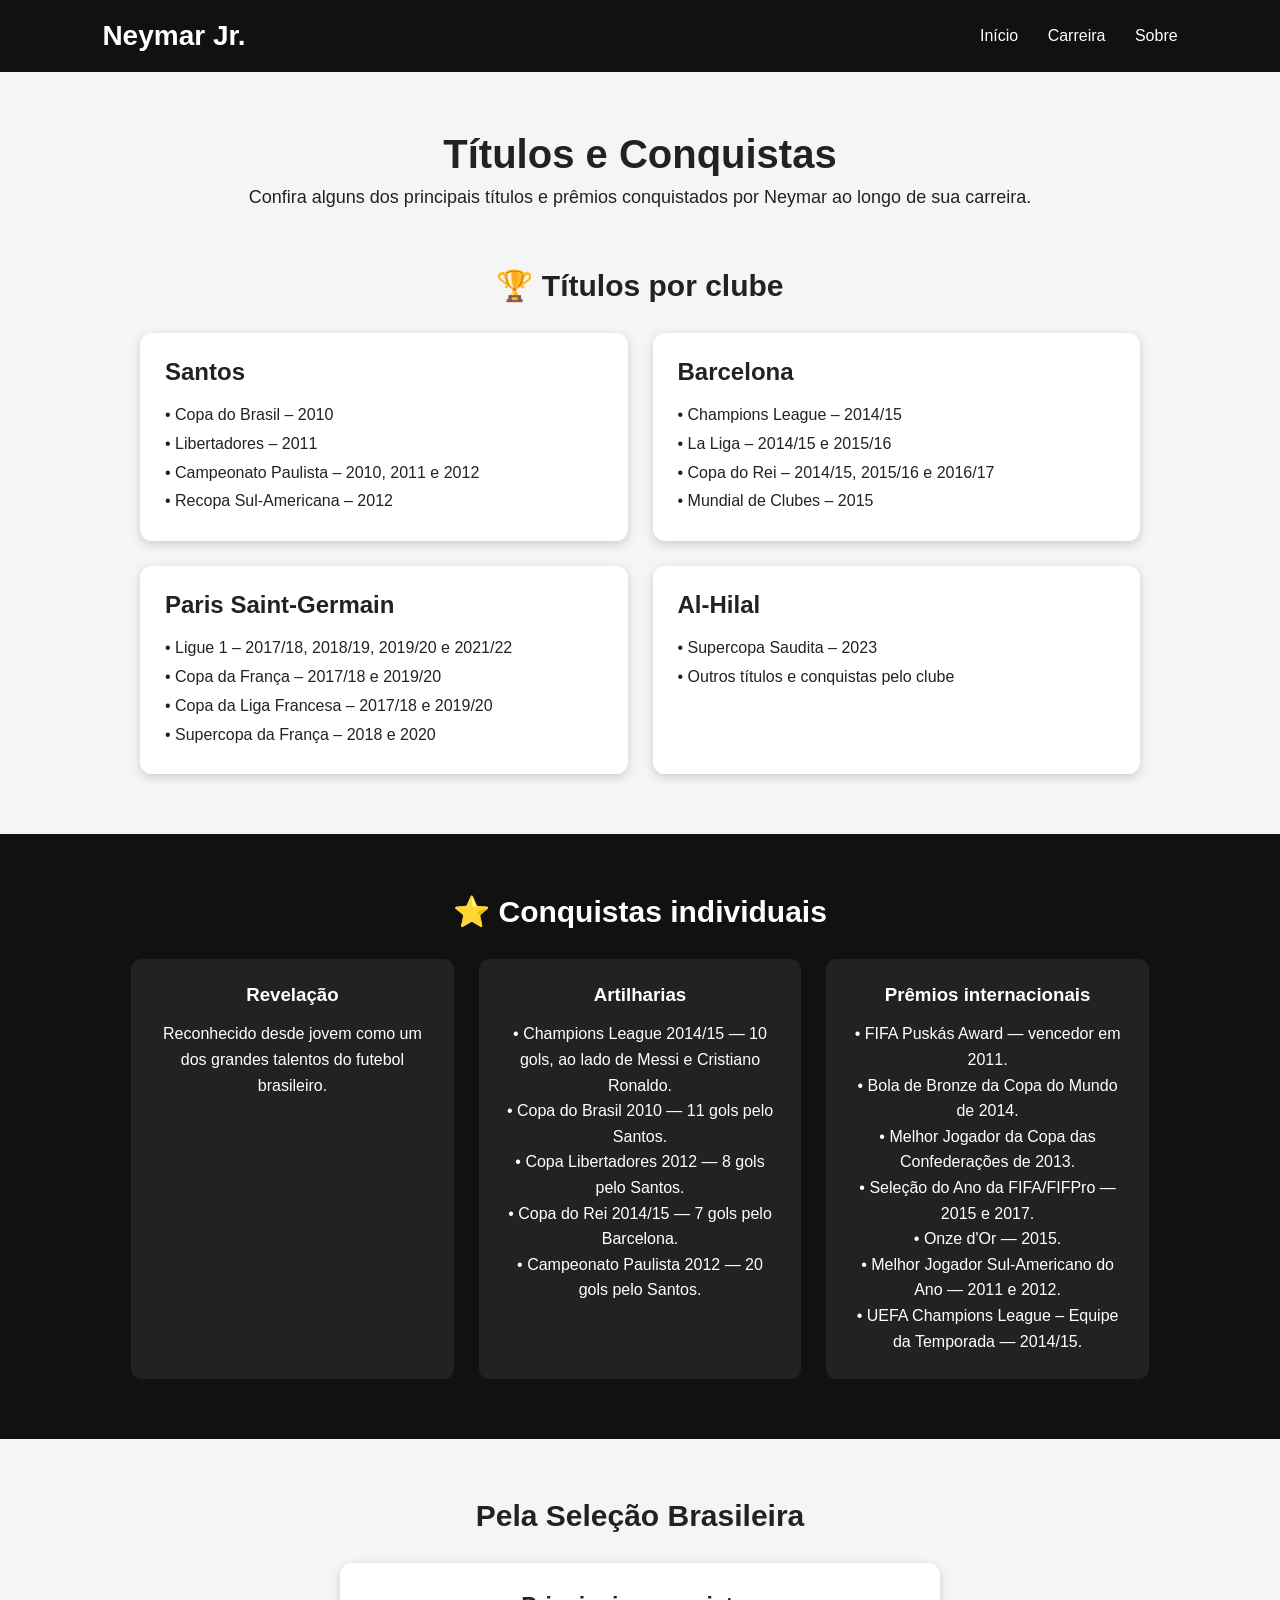
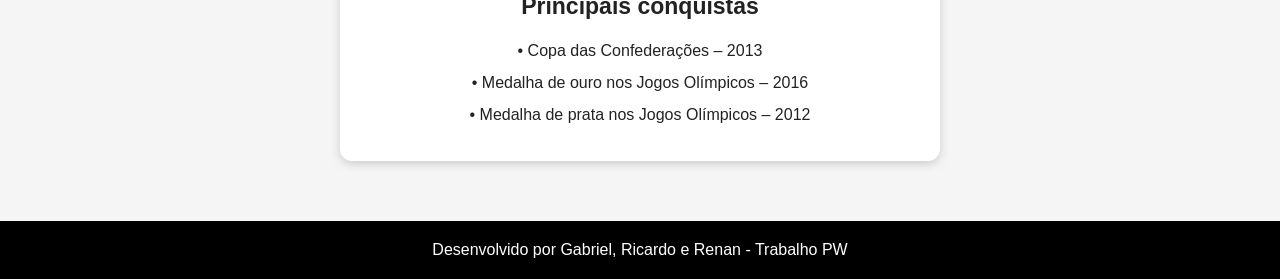
==== sobre.html @ 00090caa "Add files via upload" ====
<!DOCTYPE html>
<html lang="pt-br">

<head>
    <meta charset="UTF-8">
    <meta name="viewport" content="width=device-width, initial-scale=1.0">
    <title>Títulos e Conquistas - Neymar Jr.</title>
    <link rel="stylesheet" href="style.css">
</head>

<body>

    <header>
        <h1>Neymar Jr.</h1>

        <nav>
            <a href="index.html">Início</a>
            <a href="carreira.html">Carreira</a>
            <a href="sobre.html">Sobre</a>
        </nav>
    </header>

    <main>

        <section class="titulo-pagina">
            <h2>Títulos e Conquistas</h2>
            <p>
                Confira alguns dos principais títulos e prêmios
                conquistados por Neymar ao longo de sua carreira.
            </p>
        </section>


        <section class="conquistas">

            <h2>🏆 Títulos por clube</h2>

            <div class="conquistas-grid">

                <div class="conquista-card">
                    <h3>Santos</h3>
                    <p>
                        • Copa do Brasil – 2010<br>
                        • Libertadores – 2011<br>
                        • Campeonato Paulista – 2010, 2011 e 2012<br>
                        • Recopa Sul-Americana – 2012
                    </p>
                </div>

                <div class="conquista-card">
                    <h3>Barcelona</h3>
                    <p>
                        • Champions League – 2014/15<br>
                        • La Liga – 2014/15 e 2015/16<br>
                        • Copa do Rei – 2014/15, 2015/16 e 2016/17<br>
                        • Mundial de Clubes – 2015
                    </p>
                </div>

                <div class="conquista-card">
                    <h3>Paris Saint-Germain</h3>
                    <p>
                        • Ligue 1 – 2017/18, 2018/19, 2019/20 e 2021/22<br>
                        • Copa da França – 2017/18 e 2019/20<br>
                        • Copa da Liga Francesa – 2017/18 e 2019/20<br>
                        • Supercopa da França – 2018 e 2020
                    </p>
                </div>

                <div class="conquista-card">
                    <h3>Al-Hilal</h3>
                    <p>
                        • Supercopa Saudita – 2023<br>
                        • Outros títulos e conquistas pelo clube
                    </p>
                </div>

            </div>

        </section>


        <section class="conquistas individuais">

            <h2>⭐ Conquistas individuais</h2>

            <div class="premios">

                <div class="premio">
                    <h3>Revelação</h3>
                    <p>
                        Reconhecido desde jovem como um dos grandes
                        talentos do futebol brasileiro.
                    </p>
                </div>

                <div class="premio">
                    <h3>Artilharias</h3>
                    <p>
                         • Champions League 2014/15 — 10 gols, ao lado de Messi e Cristiano Ronaldo.<br>
                         • Copa do Brasil 2010 — 11 gols pelo Santos.<br>
                         • Copa Libertadores 2012 — 8 gols pelo Santos.<br>
                         • Copa do Rei 2014/15 — 7 gols pelo Barcelona.<br>
                         • Campeonato Paulista 2012 — 20 gols pelo Santos.
                    </p>
                </div>

                <div class="premio">
                    <h3>Prêmios internacionais</h3>
                    <p>
                        • FIFA Puskás Award — vencedor em 2011.<br>
                        • Bola de Bronze da Copa do Mundo de 2014.<br>
                        • Melhor Jogador da Copa das Confederações de 2013.<br>
                        • Seleção do Ano da FIFA/FIFPro — 2015 e 2017.<br>
                        • Onze d'Or — 2015.<br>
                        • Melhor Jogador Sul-Americano do Ano — 2011 e 2012.<br>
                        • UEFA Champions League – Equipe da Temporada — 2014/15.
                    </p>
                </div>

            </div>

        </section>


        <section class="selecao-conquistas">

            <h2> Pela Seleção Brasileira</h2>

            <div class="selecao-box">
                <h3>Principais conquistas</h3>

                <p>
                    • Copa das Confederações – 2013<br>
                    • Medalha de ouro nos Jogos Olímpicos – 2016<br>
                    • Medalha de prata nos Jogos Olímpicos – 2012
                </p>
            </div>

        </section>

    </main>


    <footer>
        <p>Desenvolvido por Gabriel, Ricardo e Renan - Trabalho PW</p>
    </footer>

</body>

</html>
---- style.css ----
* {
    margin: 0;
    padding: 0;
    box-sizing: border-box;
}

body {
    font-family: Arial, sans-serif;
    background-color: #f5f5f5;
    color: #222;
}

header {
    background-color: #111;
    color: white;
    padding: 20px 8%;
    display: flex;
    justify-content: space-between;
    align-items: center;
}

header h1 {
    font-size: 28px;
}

nav a {
    color: white;
    text-decoration: none;
    margin-left: 25px;
}

nav a:hover {
    color: #25a6f7;
}

.banner {
    height: 430px;
    position: relative;
    overflow: hidden;
}

.banner img {
    position: absolute;
    width: 100%;
    height: 100%;
    object-fit: cover;
    object-position: center 25%;
}

/* Escurece a imagem para o texto aparecer */
.banner::after {
    content: "";
    position: absolute;
    inset: 0;
    background: rgba(0, 0, 0, 0.5);
    z-index: 1;
}

.banner-conteudo {
    position: relative;
    z-index: 2;
    color: white;
    text-align: left;
    max-width: 500px;
    padding: 20px;
    margin-right: auto;
    margin-left: 8%;
}

.banner-conteudo h2 {
    font-size: 60px;
    margin-bottom: 15px;
}

.banner-conteudo p {
    font-size: 19px;
    line-height: 1.6;
    margin-bottom: 30px;
}

.botao {
    background-color: white;
    color: #111;
    text-decoration: none;
    padding: 13px 28px;
    border-radius: 5px;
    font-weight: bold;
}

.botao:hover {
    background-color: #ddd;
}

#carreira {
    padding: 60px 8%;
}

.titulo {
    text-align: center;
    font-size: 32px;
    margin-bottom: 40px;
}

.cards {
    display: flex;
    justify-content: center;
    gap: 25px;
}

.card {
    background-color: white;
    width: 30%;
    padding: 20px;
    border-radius: 10px;
    box-shadow: 0 3px 10px #ccc;
}

.card img {
    width: 100%;
    height: 220px;
    object-fit: contain;
    display: block;
    margin: 0 auto;
    border-radius: 8px;
}

.card h3 {
    margin: 15px 0 10px;
    font-size: 22px;
}

.card p {
    line-height: 1.5;
}

.sobre {
    background-color: #111;
    color: white;
    padding: 60px 15%;
    text-align: center;
}

.sobre h2 {
    font-size: 32px;
    margin-bottom: 20px;
}

.sobre p {
    line-height: 1.7;
    font-size: 17px;
}

footer {
    background-color: #000;
    color: white;
    text-align: center;
    padding: 20px;
}


/* RESPONSIVIDADE */

@media (max-width: 768px) {

@media (max-width: 768px) {

    /* BANNER NO CELULAR */
    .banner {
        display: block;
        position: relative;
        width: 100%;
        height: 520px;
        overflow: hidden;
    }

    .banner img {
        position: absolute;
        inset: 0;
        width: 100% !important;
        height: 100% !important;
        object-fit: cover;
        object-position: 55% center;
        z-index: 0;
    }

    .banner::after {
        content: "";
        position: absolute;
        inset: 0;
        background: rgba(0, 0, 0, 0.5);
        z-index: 1;
    }

    .banner-conteudo {
        position: relative;
        z-index: 2;
        width: 100%;
        max-width: 100%;
        height: 100%;
        margin: 0;
        padding: 0 25px;
        display: flex;
        flex-direction: column;
        justify-content: center;
        align-items: center;
        text-align: center;
        color: white;
    }

    .banner-conteudo h2 {
        font-size: 40px;
        margin-bottom: 15px;
    }

    .banner-conteudo p {
        font-size: 16px;
        line-height: 1.5;
        margin-bottom: 25px;
    }

    .botao {
        padding: 12px 25px;
    }


    /* MENU */
    header {
        flex-direction: column;
        gap: 15px;
        text-align: center;
    }

    nav a {
        margin: 0 8px;
    }


    /* CARDS */
    .cards {
        flex-direction: column;
        align-items: center;
    }

    .card {
        width: 90%;
    }

    .card img {
        width: 100%;
        height: 220px;
        object-fit: contain;
    }


    /* CARREIRA */
    .carreira-item {
        flex-direction: column;
        text-align: center;
    }

    .carreira-item img {
        width: 100%;
        height: 220px;
    }


    /* TÍTULOS */
    .conquistas-grid {
        grid-template-columns: 1fr;
    }

    .premios {
        flex-direction: column;
        align-items: center;
    }

    .premio {
        width: 90%;
    }
}
}

/* ========
pag carreira
=========== */

.titulo-pagina {
    text-align: center;
    padding: 60px 20px 40px;
}

.titulo-pagina h2 {
    font-size: 40px;
    margin-bottom: 10px;
}

.titulo-pagina p {
    font-size: 18px;
}

.carreira {
    width: 85%;
    max-width: 1000px;
    margin: auto;
}

.carreira-item {
    background-color: white;
    margin-bottom: 30px;
    padding: 25px;
    border-radius: 12px;
    display: flex;
    align-items: center;
    gap: 30px;
    box-shadow: 0 3px 10px #ccc;
}

.carreira-item img {
    width: 250px;
    height: 180px;
    object-fit: contain;
    border-radius: 8px;
}

.carreira-item h2 {
    margin-bottom: 5px;
}

.carreira-item h3 {
    color: #555;
    margin-bottom: 15px;
}

.carreira-item p {
    line-height: 1.6;
}


/* Celular */

@media (max-width: 768px) {

    .carreira-item {
        flex-direction: column;
        text-align: center;
    }

    .carreira-item img {
        width: 100%;
        height: 220px;
    }
}

/* ==============
sobre
================= */

/* TÍTULOS E CONQUISTAS */

.conquistas {
    width: 85%;
    max-width: 1000px;
    margin: 20px auto 60px;
}

.conquistas > h2 {
    text-align: center;
    font-size: 30px;
    margin-bottom: 30px;
}

.conquistas-grid {
    display: grid;
    grid-template-columns: repeat(2, 1fr);
    gap: 25px;
}

.conquista-card {
    background-color: white;
    padding: 25px;
    border-radius: 12px;
    box-shadow: 0 3px 10px #ccc;
}

.conquista-card h3 {
    font-size: 24px;
    margin-bottom: 15px;
}

.conquista-card p {
    line-height: 1.8;
}


/* CONQUISTAS INDIVIDUAIS */

.conquistas.individuais {
    background-color: #111;
    color: white;
    width: 100%;
    max-width: none;
    padding: 60px 8%;
    margin: 0;
}

.conquistas.individuais > h2 {
    text-align: center;
    margin-bottom: 30px;
}

.premios {
    display: flex;
    justify-content: center;
    gap: 25px;
}

.premio {
    background-color: #222;
    padding: 25px;
    border-radius: 10px;
    width: 30%;
    text-align: center;
}

.premio h3 {
    margin-bottom: 15px;
}

.premio p {
    line-height: 1.6;
}


/* SELEÇÃO */

.selecao-conquistas {
    padding: 60px 8%;
    text-align: center;
}

.selecao-conquistas h2 {
    font-size: 30px;
    margin-bottom: 30px;
}

.selecao-box {
    background-color: white;
    max-width: 600px;
    margin: auto;
    padding: 30px;
    border-radius: 12px;
    box-shadow: 0 3px 10px #ccc;
}

.selecao-box h3 {
    font-size: 23px;
    margin-bottom: 15px;
}

.selecao-box p {
    line-height: 2;
}


/* RESPONSIVIDADE */

@media (max-width: 768px) {

    .conquistas-grid {
        grid-template-columns: 1fr;
    }

    .premios {
        flex-direction: column;
        align-items: center;
    }

    .premio {
        width: 90%;
    }
}
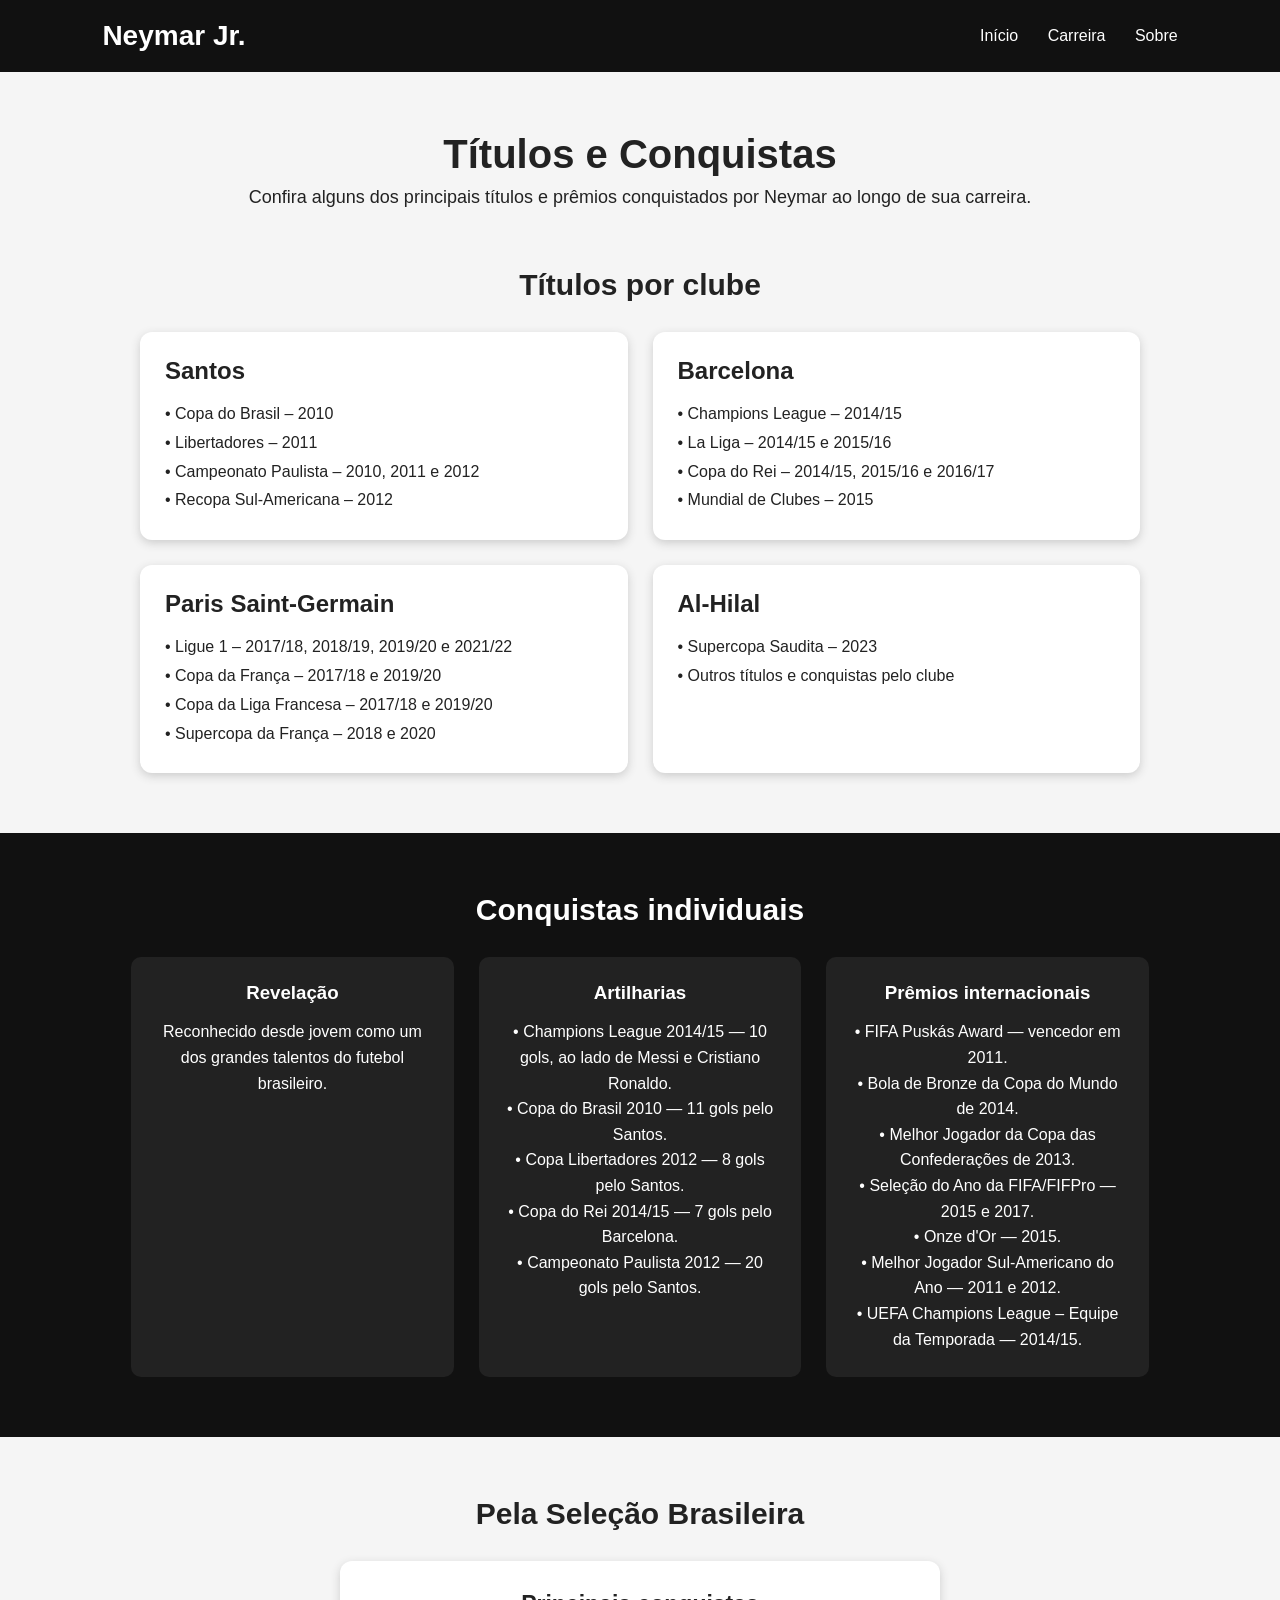
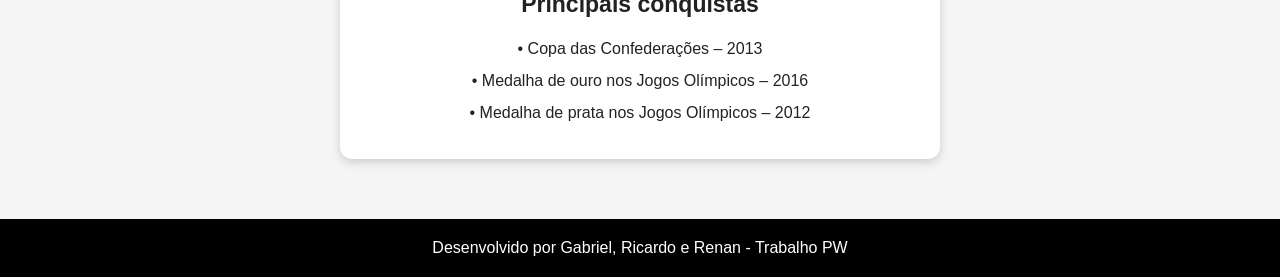
==== commit c26ea08f: "Fix HTML encoding issues in sobre.html" ====
--- a/sobre.html
+++ b/sobre.html
@@ -33,7 +33,7 @@
 
         <section class="conquistas">
 
-            <h2>🏆 Títulos por clube</h2>
+            <h2> Títulos por clube</h2>
 
             <div class="conquistas-grid">
 
@@ -82,7 +82,7 @@
 
         <section class="conquistas individuais">
 
-            <h2>⭐ Conquistas individuais</h2>
+            <h2> Conquistas individuais</h2>
 
             <div class="premios">
 
